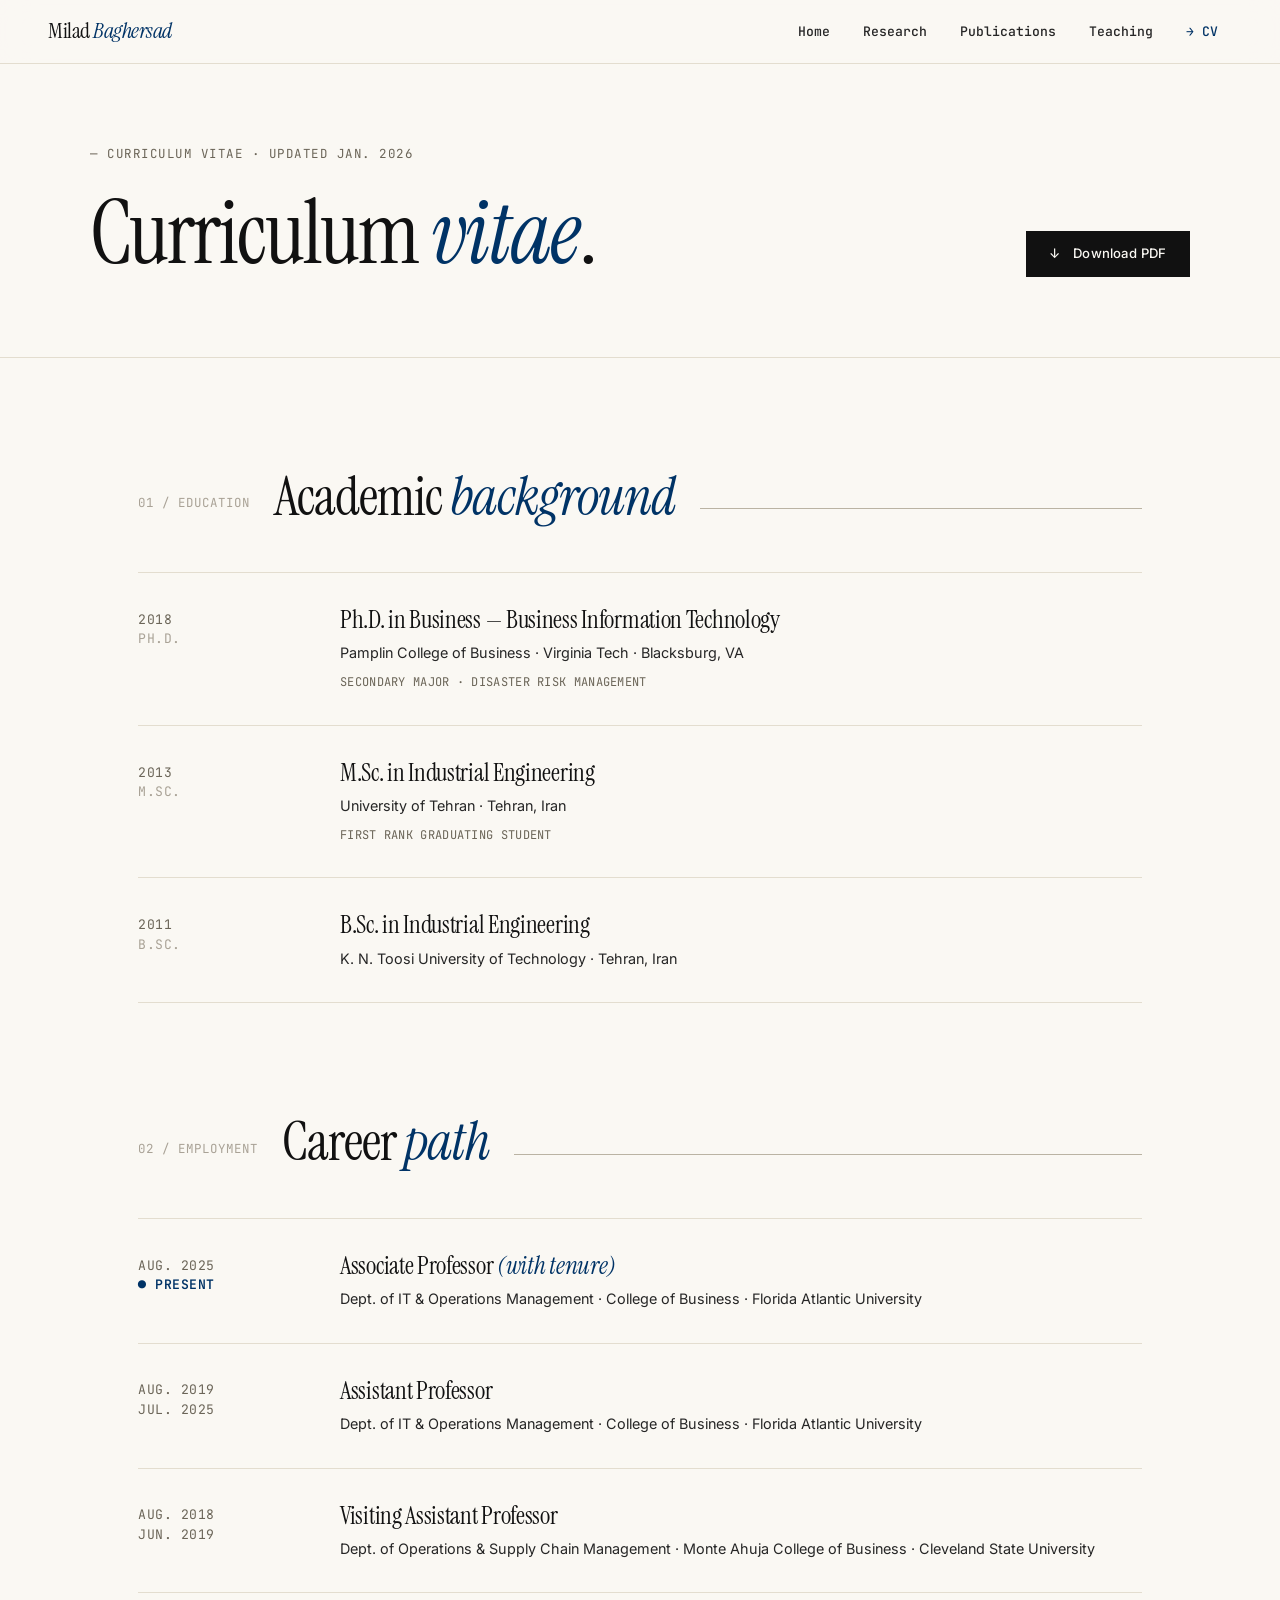
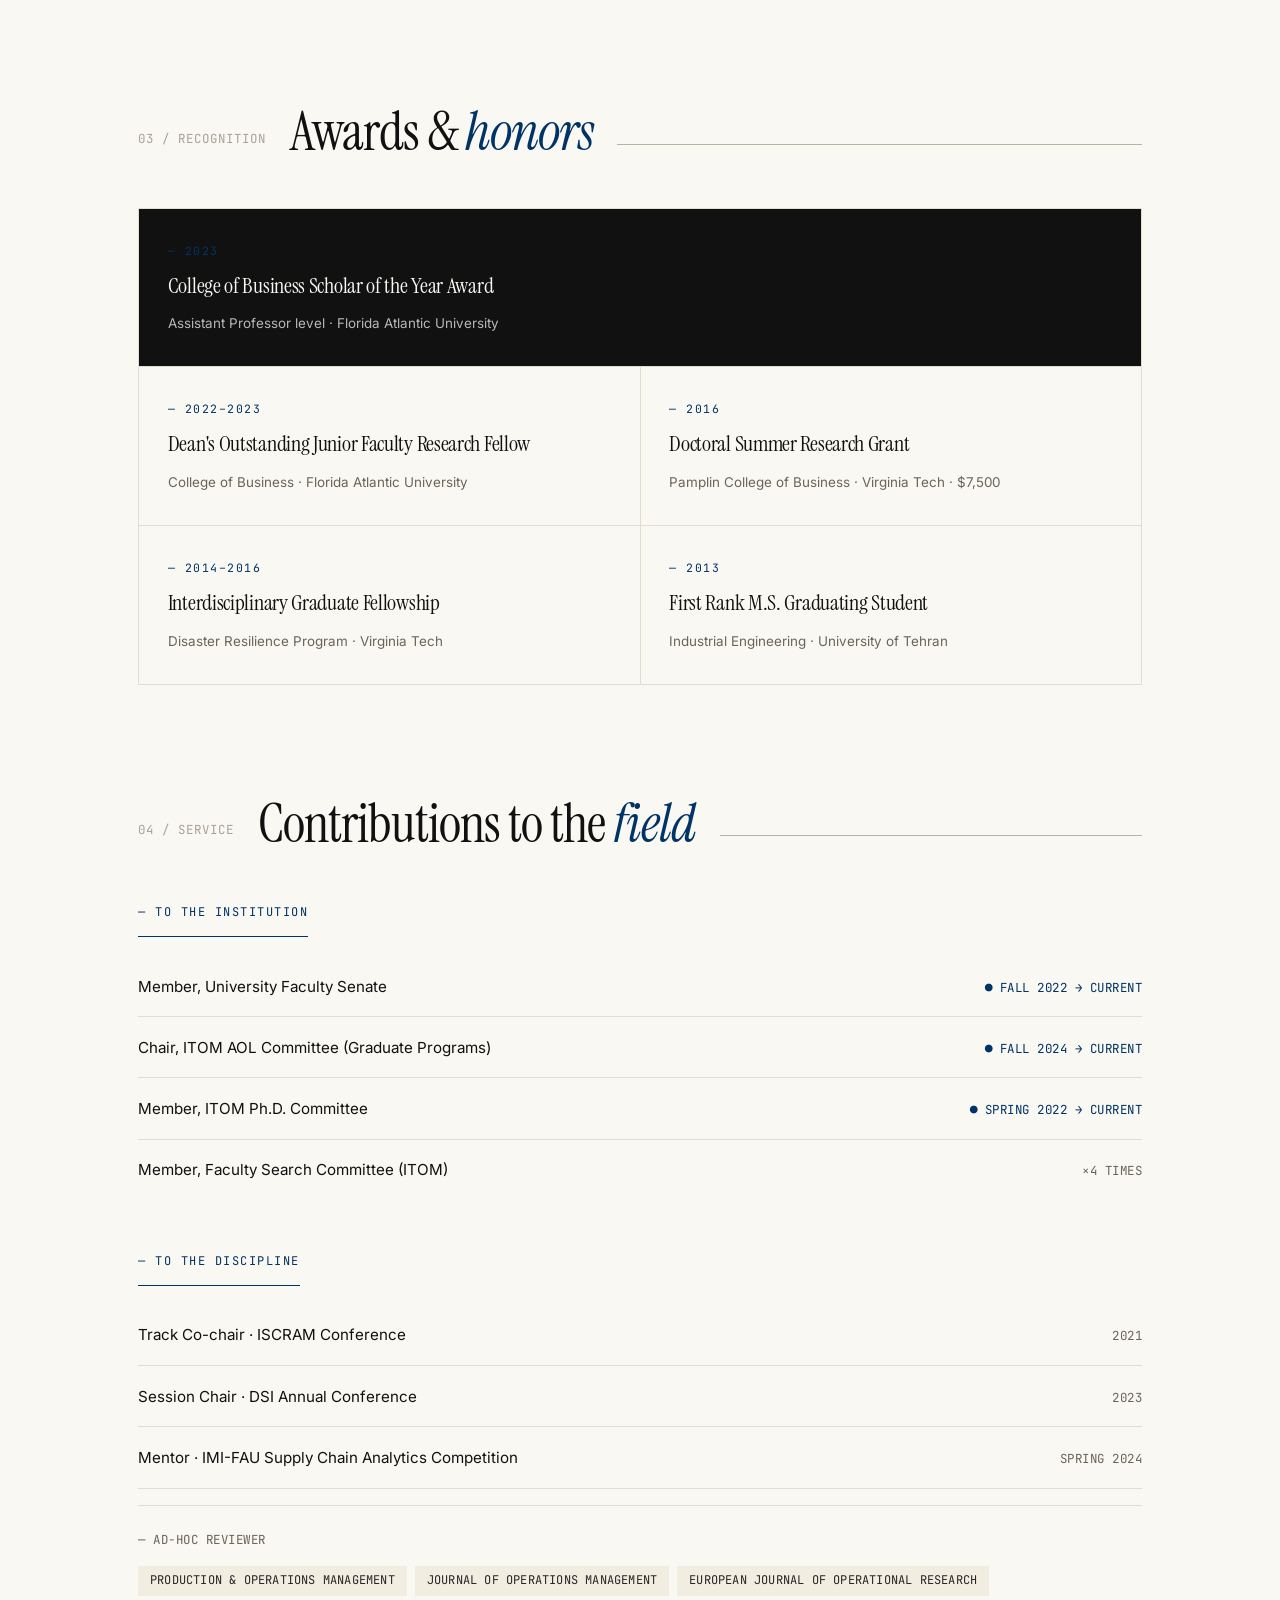
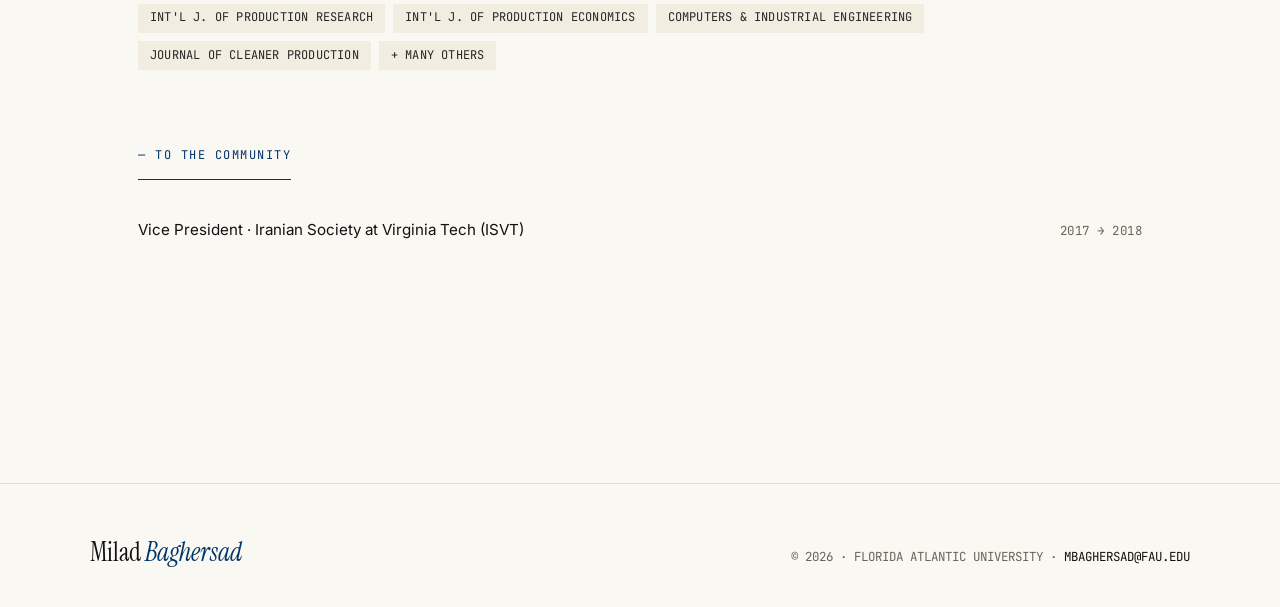
==== cv.html @ ed27de3b "Publish website" ====
<!DOCTYPE html>
<html lang="en">
<head>
  <meta charset="UTF-8" />
  <meta name="viewport" content="width=device-width, initial-scale=1.0" />
  <title>CV | Milad Baghersad</title>
  <meta name="description" content="Curriculum vitae of Milad Baghersad, Associate Professor of Information Technology and Operations Management at Florida Atlantic University." />
  <link rel="canonical" href="https://miladbaghersad.github.io/cv.html" />
  <meta property="og:title" content="CV | Milad Baghersad" />
  <meta property="og:description" content="Academic background, employment, awards, service, and CV of Milad Baghersad." />
  <meta property="og:type" content="website" />
  <meta property="og:url" content="https://miladbaghersad.github.io/cv.html" />
  <link rel="stylesheet" href="style.css" />
  <style>
    .page-hero-inner {
      display: grid; grid-template-columns: 1.3fr 1fr;
      gap: 3rem; align-items: end;
    }
    .ph-right {
      text-align: right;
    }

    /* Timeline */
    .tline { margin-top: 0; }
    .tline-item {
      display: grid; grid-template-columns: 170px 1fr;
      gap: 2rem; padding: 2rem 0;
      border-bottom: 1px solid var(--line);
    }
    .tline-item:first-child { border-top: 1px solid var(--line); }
    .tline-date {
      font-family: 'JetBrains Mono', monospace;
      font-size: .82rem; color: var(--muted); letter-spacing: .5px;
      padding-top: .3rem; line-height: 1.5;
    }
    .tline-date .current {
      color: var(--accent); font-weight: 600;
    }
    .tline-date .current::before { content: '● '; }
    .tline h3 {
      font-family: 'Instrument Serif', serif;
      font-size: 1.55rem; font-weight: 400; line-height: 1.2;
      letter-spacing: -.3px; color: var(--ink);
    }
    .tline-sub {
      font-size: .9rem; color: var(--ink-soft);
      margin-top: .4rem;
    }
    .tline-note {
      font-family: 'JetBrains Mono', monospace;
      font-size: .75rem; color: var(--muted);
      margin-top: .5rem; letter-spacing: .3px;
    }

    /* Awards */
    .awards-grid {
      display: grid; grid-template-columns: repeat(2, 1fr);
      gap: 1px; background: var(--line); border: 1px solid var(--line);
    }
    .award {
      background: var(--bg); padding: 2rem 1.8rem;
      display: flex; flex-direction: column; gap: .5rem;
    }
    .award-year {
      font-family: 'JetBrains Mono', monospace;
      font-size: .72rem; color: var(--accent);
      letter-spacing: 1.5px; margin-bottom: .3rem;
    }
    .award h3 {
      font-family: 'Instrument Serif', serif;
      font-size: 1.4rem; font-weight: 400; line-height: 1.2;
      letter-spacing: -.3px;
    }
    .award p { font-size: .84rem; color: var(--muted); margin-top: .3rem; }
    .award-featured { grid-column: 1 / -1; background: var(--ink); color: var(--bg); }
    .award-featured .award-year { color: var(--accent); }
    .award-featured h3 { color: var(--bg); }
    .award-featured p { color: rgba(255,255,255,.7); }

    /* Service sections */
    .srv-block { margin-bottom: 3rem; }
    .srv-label {
      font-family: 'JetBrains Mono', monospace;
      font-size: .75rem; color: var(--accent);
      letter-spacing: 1.5px; padding-bottom: .8rem;
      border-bottom: 1px solid var(--accent);
      margin-bottom: 1.2rem; display: inline-block;
    }
    .srv-item {
      display: grid; grid-template-columns: 1fr auto;
      gap: 2rem; padding: 1.1rem 0;
      border-bottom: 1px solid var(--line); align-items: baseline;
    }
    .srv-item:last-child { border-bottom: none; }
    .srv-role { font-size: .95rem; color: var(--ink); }
    .srv-date {
      font-family: 'JetBrains Mono', monospace;
      font-size: .78rem; color: var(--muted); letter-spacing: .5px; white-space: nowrap;
    }
    .srv-date .current { color: var(--accent); }

    /* Reviewer tags */
    .reviewer-block {
      padding: 1.5rem 0; border-top: 1px solid var(--line);
      margin-top: 1rem;
    }
    .reviewer-label {
      font-family: 'JetBrains Mono', monospace;
      font-size: .78rem; color: var(--muted);
      letter-spacing: .5px; margin-bottom: 1rem;
    }
    .reviewer-tags { display: flex; flex-wrap: wrap; gap: .5rem; }
    .reviewer-tag {
      font-family: 'JetBrains Mono', monospace;
      font-size: .75rem; color: var(--ink-soft);
      background: var(--bg-alt); padding: .3rem .75rem;
      letter-spacing: .2px;
    }

    @media (max-width: 780px) {
      .page-hero-inner { grid-template-columns: 1fr; gap: 1.5rem; }
      .ph-right { text-align: left; }
      .tline-item { grid-template-columns: 1fr; gap: .5rem; }
      .awards-grid { grid-template-columns: 1fr; }
      .srv-item { grid-template-columns: 1fr; gap: .3rem; }
    }
  </style>
</head>
<body>

<nav>
  <a class="nav-brand" href="index.html">Milad <i>Baghersad</i></a>
  <input class="nav-toggle" type="checkbox" id="nav-toggle-cv" aria-label="Toggle navigation" />
  <label class="nav-menu-toggle" for="nav-toggle-cv" aria-hidden="true">
    <span></span><span></span><span></span>
  </label>
  <div class="nav-links">
    <a href="index.html">Home</a>
    <a href="research.html">Research</a>
    <a href="publications.html">Publications</a>
    <a href="teaching.html">Teaching</a>
    <a href="cv.html" class="active">CV</a>
  </div>
</nav>

<div class="page-hero">
  <div class="page-hero-inner">
    <div>
      <div class="ph-kicker">— CURRICULUM VITAE · UPDATED JAN. 2026</div>
      <h1>Curriculum <i>vitae</i>.</h1>
    </div>
    <div class="ph-right">
      <a href="CV_of_Milad_Baghersad_2026.pdf" target="_blank" class="btn btn-primary">↓ &nbsp; Download PDF</a>
    </div>
  </div>
</div>

<div class="page">

  <!-- EDUCATION -->
  <section id="education">
    <div class="sec-marker">
      <span class="sec-num">01 / EDUCATION</span>
      <div class="sec-title"><h2>Academic <i>background</i></h2></div>
      <div class="sec-line"></div>
    </div>

    <div class="tline">
      <div class="tline-item">
        <div class="tline-date">2018<br/><span style="color:var(--faint);">PH.D.</span></div>
        <div>
          <h3>Ph.D. in Business — Business Information Technology</h3>
          <div class="tline-sub">Pamplin College of Business · Virginia Tech · Blacksburg, VA</div>
          <div class="tline-note">SECONDARY MAJOR · DISASTER RISK MANAGEMENT</div>
        </div>
      </div>
      <div class="tline-item">
        <div class="tline-date">2013<br/><span style="color:var(--faint);">M.SC.</span></div>
        <div>
          <h3>M.Sc. in Industrial Engineering</h3>
          <div class="tline-sub">University of Tehran · Tehran, Iran</div>
          <div class="tline-note">FIRST RANK GRADUATING STUDENT</div>
        </div>
      </div>
      <div class="tline-item">
        <div class="tline-date">2011<br/><span style="color:var(--faint);">B.SC.</span></div>
        <div>
          <h3>B.Sc. in Industrial Engineering</h3>
          <div class="tline-sub">K. N. Toosi University of Technology · Tehran, Iran</div>
        </div>
      </div>
    </div>
  </section>

  <!-- EMPLOYMENT -->
  <section id="employment">
    <div class="sec-marker">
      <span class="sec-num">02 / EMPLOYMENT</span>
      <div class="sec-title"><h2>Career <i>path</i></h2></div>
      <div class="sec-line"></div>
    </div>

    <div class="tline">
      <div class="tline-item">
        <div class="tline-date">AUG. 2025<br/><span class="current">PRESENT</span></div>
        <div>
          <h3>Associate Professor <span style="font-style:italic; color:var(--accent);">(with tenure)</span></h3>
          <div class="tline-sub">Dept. of IT &amp; Operations Management · College of Business · Florida Atlantic University</div>
        </div>
      </div>
      <div class="tline-item">
        <div class="tline-date">AUG. 2019<br/>JUL. 2025</div>
        <div>
          <h3>Assistant Professor</h3>
          <div class="tline-sub">Dept. of IT &amp; Operations Management · College of Business · Florida Atlantic University</div>
        </div>
      </div>
      <div class="tline-item">
        <div class="tline-date">AUG. 2018<br/>JUN. 2019</div>
        <div>
          <h3>Visiting Assistant Professor</h3>
          <div class="tline-sub">Dept. of Operations &amp; Supply Chain Management · Monte Ahuja College of Business · Cleveland State University</div>
        </div>
      </div>
    </div>
  </section>

  <!-- AWARDS -->
  <section id="awards">
    <div class="sec-marker">
      <span class="sec-num">03 / RECOGNITION</span>
      <div class="sec-title"><h2>Awards &amp; <i>honors</i></h2></div>
      <div class="sec-line"></div>
    </div>

    <div class="awards-grid">
      <div class="award award-featured">
        <div class="award-year">— 2023</div>
        <h3>College of Business Scholar of the Year Award</h3>
        <p>Assistant Professor level · Florida Atlantic University</p>
      </div>
      <div class="award">
        <div class="award-year">— 2022–2023</div>
        <h3>Dean's Outstanding Junior Faculty Research Fellow</h3>
        <p>College of Business · Florida Atlantic University</p>
      </div>
      <div class="award">
        <div class="award-year">— 2016</div>
        <h3>Doctoral Summer Research Grant</h3>
        <p>Pamplin College of Business · Virginia Tech · $7,500</p>
      </div>
      <div class="award">
        <div class="award-year">— 2014–2016</div>
        <h3>Interdisciplinary Graduate Fellowship</h3>
        <p>Disaster Resilience Program · Virginia Tech</p>
      </div>
      <div class="award">
        <div class="award-year">— 2013</div>
        <h3>First Rank M.S. Graduating Student</h3>
        <p>Industrial Engineering · University of Tehran</p>
      </div>
    </div>
  </section>

  <!-- SERVICE -->
  <section id="service">
    <div class="sec-marker">
      <span class="sec-num">04 / SERVICE</span>
      <div class="sec-title"><h2>Contributions to the <i>field</i></h2></div>
      <div class="sec-line"></div>
    </div>

    <div class="srv-block">
      <div class="srv-label">— TO THE INSTITUTION</div>
      <div class="srv-item">
        <div class="srv-role">Member, University Faculty Senate</div>
        <div class="srv-date"><span class="current">● FALL 2022 → CURRENT</span></div>
      </div>
      <div class="srv-item">
        <div class="srv-role">Chair, ITOM AOL Committee (Graduate Programs)</div>
        <div class="srv-date"><span class="current">● FALL 2024 → CURRENT</span></div>
      </div>
      <div class="srv-item">
        <div class="srv-role">Member, ITOM Ph.D. Committee</div>
        <div class="srv-date"><span class="current">● SPRING 2022 → CURRENT</span></div>
      </div>
      <div class="srv-item">
        <div class="srv-role">Member, Faculty Search Committee (ITOM)</div>
        <div class="srv-date">×4 TIMES</div>
      </div>
    </div>

    <div class="srv-block">
      <div class="srv-label">— TO THE DISCIPLINE</div>
      <div class="srv-item">
        <div class="srv-role">Track Co-chair · ISCRAM Conference</div>
        <div class="srv-date">2021</div>
      </div>
      <div class="srv-item">
        <div class="srv-role">Session Chair · DSI Annual Conference</div>
        <div class="srv-date">2023</div>
      </div>
      <div class="srv-item">
        <div class="srv-role">Mentor · IMI-FAU Supply Chain Analytics Competition</div>
        <div class="srv-date">SPRING 2024</div>
      </div>

      <div class="reviewer-block">
        <div class="reviewer-label">— AD-HOC REVIEWER</div>
        <div class="reviewer-tags">
          <span class="reviewer-tag">PRODUCTION &amp; OPERATIONS MANAGEMENT</span>
          <span class="reviewer-tag">JOURNAL OF OPERATIONS MANAGEMENT</span>
          <span class="reviewer-tag">EUROPEAN JOURNAL OF OPERATIONAL RESEARCH</span>
          <span class="reviewer-tag">INT'L J. OF PRODUCTION RESEARCH</span>
          <span class="reviewer-tag">INT'L J. OF PRODUCTION ECONOMICS</span>
          <span class="reviewer-tag">COMPUTERS &amp; INDUSTRIAL ENGINEERING</span>
          <span class="reviewer-tag">JOURNAL OF CLEANER PRODUCTION</span>
          <span class="reviewer-tag">+ MANY OTHERS</span>
        </div>
      </div>
    </div>

    <div class="srv-block">
      <div class="srv-label">— TO THE COMMUNITY</div>
      <div class="srv-item">
        <div class="srv-role">Vice President · Iranian Society at Virginia Tech (ISVT)</div>
        <div class="srv-date">2017 → 2018</div>
      </div>
    </div>
  </section>

</div>

<footer>
  <div class="footer-inner">
    <div class="footer-name">Milad <i>Baghersad</i></div>
    <div class="footer-meta">
      © 2026 · FLORIDA ATLANTIC UNIVERSITY ·
      <a href="mailto:mbaghersad@fau.edu">MBAGHERSAD@FAU.EDU</a>
    </div>
  </div>
</footer>

</body>
</html>
---- style.css ----
@import url('https://fonts.googleapis.com/css2?family=Instrument+Serif:ital@0;1&family=Inter:wght@300;400;500;600;700&family=JetBrains+Mono:wght@400;500&display=swap');

:root {
  --bg:        #faf8f3;
  --bg-alt:    #f2ede1;
  --surface:   #ffffff;
  --ink:       #111111;
  --ink-soft:  #262626;
  --muted:     #6b6558;
  --faint:     #a9a296;
  --line:      #e3ddcf;
  --line-dk:   #bab3a3;
  /*--accent:    #7a1d2e;*/
  --accent:    #003366;
  --accent-soft: #e8c4cc;
  --accent-tint: #faf1f2;
  --green:     #166534;
  --red:       #991b1b;
  --gold:      #a16207;
}

*, *::before, *::after { box-sizing: border-box; margin: 0; padding: 0; }
html { scroll-behavior: smooth; -webkit-font-smoothing: antialiased; }

body {
  font-family: 'Inter', sans-serif;
  background: var(--bg);
  color: var(--ink);
  line-height: 1.65;
  font-size: 15px;
  font-weight: 400;
}

/* ─────── TYPOGRAPHY ─────── */
.serif { font-family: 'Instrument Serif', serif; font-weight: 400; letter-spacing: -.5px; }
.mono  { font-family: 'JetBrains Mono', monospace; }

h1, h2, h3, h4 { letter-spacing: -.3px; line-height: 1.2; }

/* ─────── NAV ─────── */
nav {
  position: sticky; top: 0; z-index: 200;
  background: rgba(250,248,243,.88);
  backdrop-filter: blur(16px);
  border-bottom: 1px solid var(--line);
  display: flex; align-items: center; justify-content: space-between;
  padding: 0 3rem; height: 64px;
}
.nav-toggle { position: absolute; opacity: 0; pointer-events: none; }
.nav-brand {
  font-family: 'Instrument Serif', serif; font-size: 1.4rem;
  color: var(--ink); text-decoration: none;
  letter-spacing: -.5px;
}
.nav-brand i { font-style: italic; color: var(--accent); }
.nav-links { display: flex; gap: .25rem; }
.nav-links a {
  color: var(--ink-soft); text-decoration: none;
  font-size: .82rem; font-weight: 500; padding: .5rem .9rem;
  border-radius: 4px; transition: color .15s, background .15s;
  font-family: 'JetBrains Mono', monospace; letter-spacing: 0;
}
.nav-links a:hover { color: var(--accent); }
.nav-links a.active { color: var(--accent); font-weight: 500; }
.nav-links a.active::before { content: '→ '; }

/* ─────── PAGE ─────── */
.nav-menu-toggle {
  display: none;
  width: 40px; height: 40px;
  border: 1px solid var(--line-dk);
  background: transparent;
  align-items: center; justify-content: center;
  flex-direction: column; gap: 5px;
  cursor: pointer;
}
.nav-menu-toggle span {
  display: block; width: 18px; height: 1px;
  background: var(--ink);
  transition: transform .18s, opacity .18s;
}
.nav-toggle:focus-visible + .nav-menu-toggle {
  outline: 2px solid var(--accent);
  outline-offset: 3px;
}

.page { max-width: 1100px; margin: 0 auto; padding: 0 3rem 7rem; }

.page-hero { padding: 5rem 3rem 5rem; border-bottom: 1px solid var(--line); }
.page-hero-inner { max-width: 1100px; margin: 0 auto; }
.ph-kicker {
  font-family: 'JetBrains Mono', monospace;
  font-size: .78rem; color: var(--muted); letter-spacing: 1.5px;
  margin-bottom: 1.5rem;
}
.page-hero h1 {
  font-family: 'Instrument Serif', serif;
  font-size: clamp(3rem, 7vw, 5.5rem); font-weight: 400;
  line-height: 1; letter-spacing: -2px;
}
.page-hero h1 i { color: var(--accent); }
.page-hero p {
  margin-top: 1.5rem; font-size: 1.15rem;
  color: var(--ink-soft); max-width: 680px; line-height: 1.6;
}

/* ─────── SECTION ─────── */
section { padding-top: 7rem; scroll-margin-top: 80px; }

.sec-marker {
  display: flex; align-items: center; gap: 1.5rem;
  margin-bottom: 3rem;
}
.sec-num {
  font-family: 'JetBrains Mono', monospace;
  font-size: .78rem; color: var(--faint); letter-spacing: 1px;
  padding-top: .8rem;
}
.sec-title h2 {
  font-family: 'Instrument Serif', serif;
  font-size: clamp(2.4rem, 4.5vw, 3.4rem);
  font-weight: 400; line-height: 1; letter-spacing: -1px;
}
.sec-title h2 i { color: var(--accent); font-weight: 400; }
.sec-sub {
  font-size: .95rem; color: var(--muted);
  margin-top: .7rem; max-width: 560px;
  line-height: 1.7;
}

.sec-line {
  flex: 1; height: 1px; background: var(--line-dk); margin-top: 1.5rem;
}

/* ─────── BUTTONS ─────── */
.btn {
  display: inline-flex; align-items: center; gap: .5rem;
  font-family: 'Inter', sans-serif;
  font-size: .82rem; font-weight: 500;
  padding: .7rem 1.4rem; border-radius: 0;
  text-decoration: none; cursor: pointer; border: none;
  transition: all .2s; letter-spacing: .2px;
}
.btn-primary {
  background: var(--ink); color: var(--bg);
  border: 1px solid var(--ink);
}
.btn-primary:hover { background: var(--accent); border-color: var(--accent); }
.btn-outline {
  background: transparent; color: var(--ink);
  border: 1px solid var(--line-dk);
}
.btn-outline:hover { border-color: var(--ink); background: var(--ink); color: var(--bg); }
.btn-accent {
  background: var(--accent); color: #fff; border: 1px solid var(--accent);
}
.btn-accent:hover { background: #9a3412; border-color: #9a3412; }

/* ─────── TAGS / PILLS ─────── */
.pill-group { display: flex; flex-wrap: wrap; gap: .5rem; }
.pill {
  background: transparent; border: 1px solid var(--line-dk);
  color: var(--ink-soft); border-radius: 100px;
  padding: .35rem 1rem; font-size: .8rem;
  font-family: 'JetBrains Mono', monospace;
  transition: all .2s;
}
.pill:hover { background: var(--ink); color: var(--bg); border-color: var(--ink); }

/* ─────── BADGES (publications) ─────── */
.badge {
  display: inline-flex; align-items: center;
  font-family: 'JetBrains Mono', monospace;
  font-size: .7rem; font-weight: 500; letter-spacing: .5px;
  padding: .15rem .5rem; border: 1px solid;
}
.badge-ft50 { color: var(--red); border-color: var(--red); background: transparent; }
.badge-ajg  { color: var(--accent); border-color: var(--accent); background: transparent; }
.badge-ajg3 { color: var(--gold); border-color: var(--gold); background: transparent; }
.badge-gray { color: var(--muted); border-color: var(--line-dk); background: transparent; }
.badge-status {
  color: var(--green); border-color: var(--green); background: transparent;
}

/* ─────── DOI ─────── */
.doi {
  font-family: 'JetBrains Mono', monospace;
  color: var(--accent); font-size: .75rem; text-decoration: none;
  letter-spacing: 0;
}
.doi:hover { color: var(--ink); text-decoration: underline; }

/* ─────── DIVIDER ─────── */
.divider { border: none; border-top: 1px solid var(--line); margin: 0; }

/* ─────── FOOTER ─────── */
footer {
  border-top: 1px solid var(--line);
  padding: 3rem 2rem 2rem;
  margin-top: 4rem;
  background: var(--bg);
}
.footer-inner {
  max-width: 1100px; margin: 0 auto;
  display: flex; justify-content: space-between; align-items: baseline;
  flex-wrap: wrap; gap: 1rem;
}
.footer-name {
  font-family: 'Instrument Serif', serif; font-size: 1.6rem; color: var(--ink);
}
.footer-name i { color: var(--accent); }
.footer-meta {
  font-family: 'JetBrains Mono', monospace;
  font-size: .78rem; color: var(--muted);
}
.footer-meta a { color: var(--ink); text-decoration: none; }
.footer-meta a:hover { color: var(--accent); }

/* ─────── RESPONSIVE ─────── */
@media (max-width: 760px) {
  nav { padding: 0 1.2rem; }
  .nav-brand { font-size: 1.15rem; }
  .nav-menu-toggle { display: inline-flex; }
  .nav-links {
    display: none;
    position: absolute;
    top: 64px; left: 1.2rem; right: 1.2rem;
    flex-direction: column; gap: .15rem;
    padding: .7rem;
    background: rgba(250,248,243,.98);
    border: 1px solid var(--line-dk);
    box-shadow: 0 18px 40px rgba(17,17,17,.08);
  }
  .nav-links a {
    width: 100%;
    padding: .75rem .8rem;
  }
  .nav-toggle:checked ~ .nav-links { display: flex; }
  .nav-toggle:checked + .nav-menu-toggle span:nth-child(1) { transform: translateY(6px) rotate(45deg); }
  .nav-toggle:checked + .nav-menu-toggle span:nth-child(2) { opacity: 0; }
  .nav-toggle:checked + .nav-menu-toggle span:nth-child(3) { transform: translateY(-6px) rotate(-45deg); }
  .page { padding: 0 1.2rem 5rem; }
  .page-hero { padding: 3rem 1.2rem; }
  section { padding-top: 5rem; }
  .sec-marker { gap: 1rem; margin-bottom: 2rem; }
}
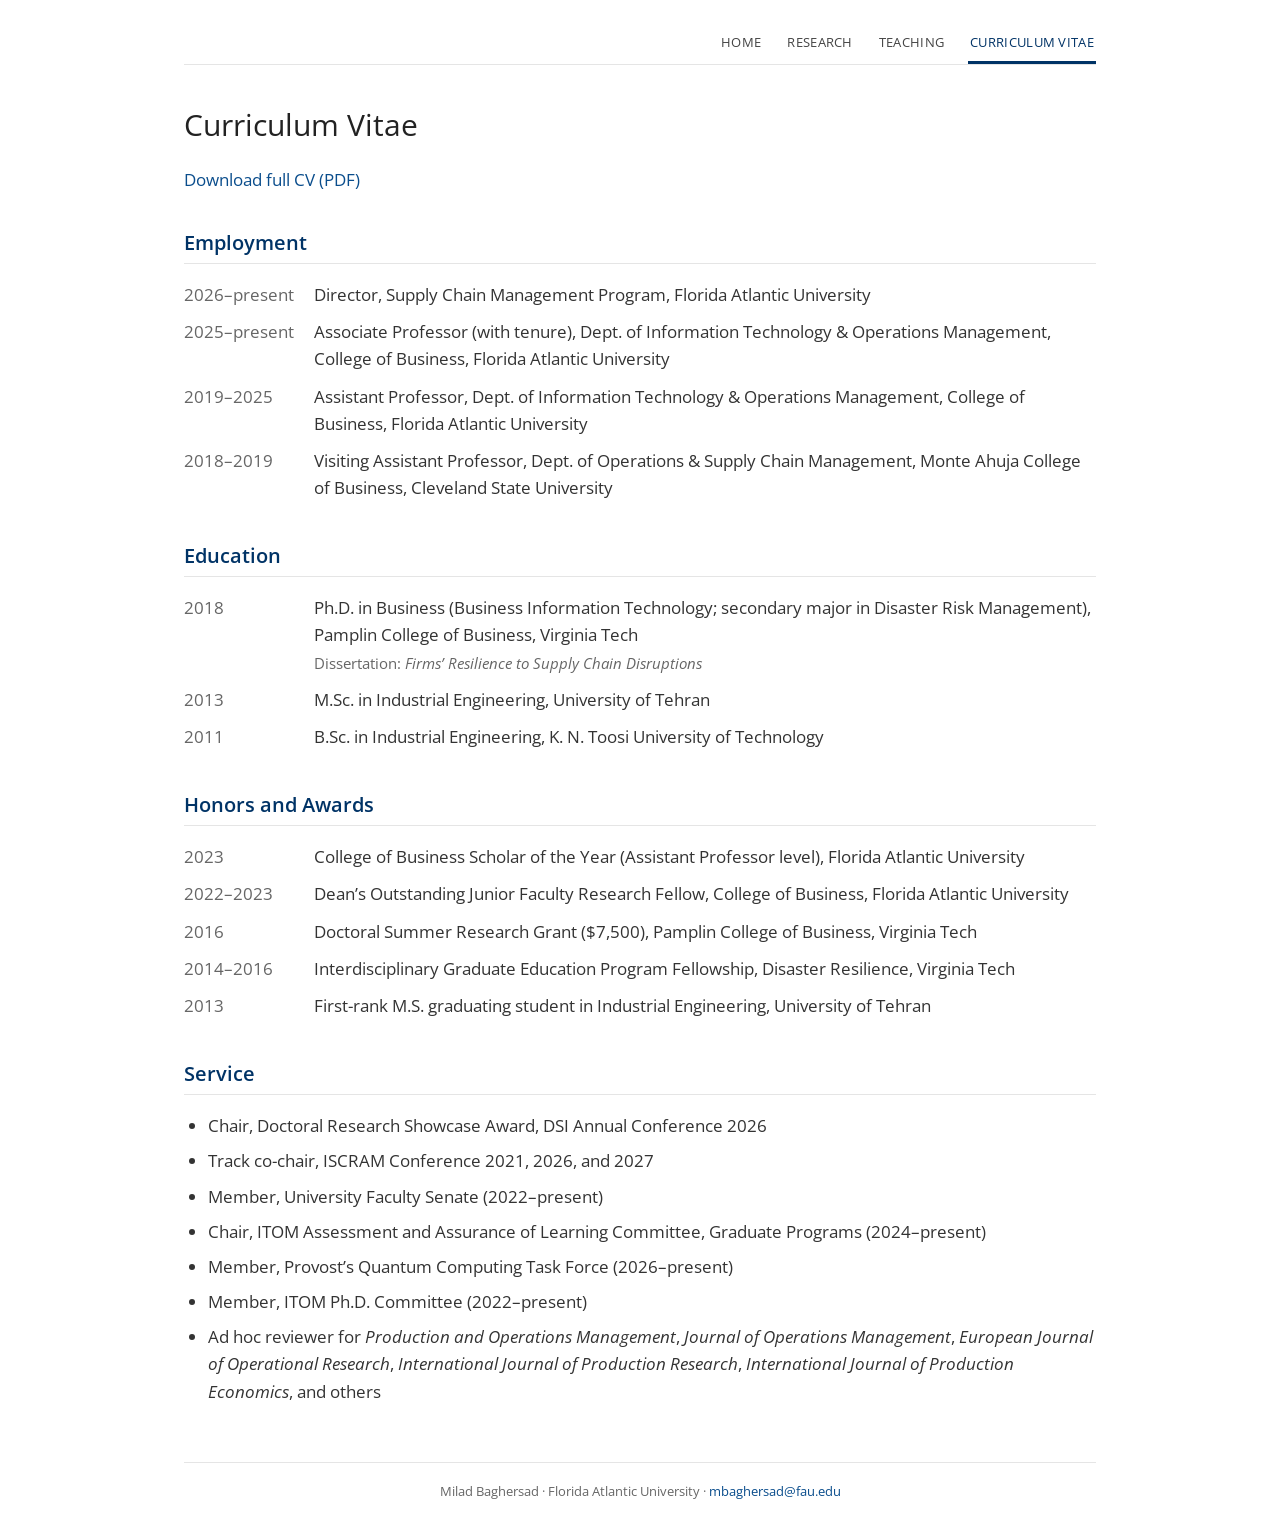
==== commit e51ba403: "Add files via upload" ====
--- a/cv.html
+++ b/cv.html
@@ -3,343 +3,67 @@
 <head>
   <meta charset="UTF-8" />
   <meta name="viewport" content="width=device-width, initial-scale=1.0" />
-  <title>CV | Milad Baghersad</title>
-  <meta name="description" content="Curriculum vitae of Milad Baghersad, Associate Professor of Information Technology and Operations Management at Florida Atlantic University." />
+  <title>Curriculum Vitae | Milad Baghersad</title>
+  <meta name="description" content="Curriculum vitae of Milad Baghersad, Associate Professor at Florida Atlantic University." />
   <link rel="canonical" href="https://miladbaghersad.github.io/cv.html" />
-  <meta property="og:title" content="CV | Milad Baghersad" />
-  <meta property="og:description" content="Academic background, employment, awards, service, and CV of Milad Baghersad." />
-  <meta property="og:type" content="website" />
+  <meta property="og:title" content="Curriculum Vitae | Milad Baghersad" />
+  <meta property="og:description" content="Curriculum vitae of Milad Baghersad, Associate Professor at Florida Atlantic University." />
+  <meta property="og:type" content="profile" />
   <meta property="og:url" content="https://miladbaghersad.github.io/cv.html" />
+  <meta property="og:image" content="https://miladbaghersad.github.io/milad-baghersad.jpg" />
+  <link rel="preconnect" href="https://fonts.googleapis.com" />
+  <link rel="preconnect" href="https://fonts.gstatic.com" crossorigin />
+  <link href="https://fonts.googleapis.com/css2?family=Open+Sans:ital,wght@0,400;0,600;1,400&display=swap" rel="stylesheet" />
   <link rel="stylesheet" href="style.css" />
-  <style>
-    .page-hero-inner {
-      display: grid; grid-template-columns: 1.3fr 1fr;
-      gap: 3rem; align-items: end;
-    }
-    .ph-right {
-      text-align: right;
-    }
-
-    /* Timeline */
-    .tline { margin-top: 0; }
-    .tline-item {
-      display: grid; grid-template-columns: 170px 1fr;
-      gap: 2rem; padding: 2rem 0;
-      border-bottom: 1px solid var(--line);
-    }
-    .tline-item:first-child { border-top: 1px solid var(--line); }
-    .tline-date {
-      font-family: 'JetBrains Mono', monospace;
-      font-size: .82rem; color: var(--muted); letter-spacing: .5px;
-      padding-top: .3rem; line-height: 1.5;
-    }
-    .tline-date .current {
-      color: var(--accent); font-weight: 600;
-    }
-    .tline-date .current::before { content: '● '; }
-    .tline h3 {
-      font-family: 'Instrument Serif', serif;
-      font-size: 1.55rem; font-weight: 400; line-height: 1.2;
-      letter-spacing: -.3px; color: var(--ink);
-    }
-    .tline-sub {
-      font-size: .9rem; color: var(--ink-soft);
-      margin-top: .4rem;
-    }
-    .tline-note {
-      font-family: 'JetBrains Mono', monospace;
-      font-size: .75rem; color: var(--muted);
-      margin-top: .5rem; letter-spacing: .3px;
-    }
-
-    /* Awards */
-    .awards-grid {
-      display: grid; grid-template-columns: repeat(2, 1fr);
-      gap: 1px; background: var(--line); border: 1px solid var(--line);
-    }
-    .award {
-      background: var(--bg); padding: 2rem 1.8rem;
-      display: flex; flex-direction: column; gap: .5rem;
-    }
-    .award-year {
-      font-family: 'JetBrains Mono', monospace;
-      font-size: .72rem; color: var(--accent);
-      letter-spacing: 1.5px; margin-bottom: .3rem;
-    }
-    .award h3 {
-      font-family: 'Instrument Serif', serif;
-      font-size: 1.4rem; font-weight: 400; line-height: 1.2;
-      letter-spacing: -.3px;
-    }
-    .award p { font-size: .84rem; color: var(--muted); margin-top: .3rem; }
-    .award-featured { grid-column: 1 / -1; background: var(--ink); color: var(--bg); }
-    .award-featured .award-year { color: var(--accent); }
-    .award-featured h3 { color: var(--bg); }
-    .award-featured p { color: rgba(255,255,255,.7); }
-
-    /* Service sections */
-    .srv-block { margin-bottom: 3rem; }
-    .srv-label {
-      font-family: 'JetBrains Mono', monospace;
-      font-size: .75rem; color: var(--accent);
-      letter-spacing: 1.5px; padding-bottom: .8rem;
-      border-bottom: 1px solid var(--accent);
-      margin-bottom: 1.2rem; display: inline-block;
-    }
-    .srv-item {
-      display: grid; grid-template-columns: 1fr auto;
-      gap: 2rem; padding: 1.1rem 0;
-      border-bottom: 1px solid var(--line); align-items: baseline;
-    }
-    .srv-item:last-child { border-bottom: none; }
-    .srv-role { font-size: .95rem; color: var(--ink); }
-    .srv-date {
-      font-family: 'JetBrains Mono', monospace;
-      font-size: .78rem; color: var(--muted); letter-spacing: .5px; white-space: nowrap;
-    }
-    .srv-date .current { color: var(--accent); }
-
-    /* Reviewer tags */
-    .reviewer-block {
-      padding: 1.5rem 0; border-top: 1px solid var(--line);
-      margin-top: 1rem;
-    }
-    .reviewer-label {
-      font-family: 'JetBrains Mono', monospace;
-      font-size: .78rem; color: var(--muted);
-      letter-spacing: .5px; margin-bottom: 1rem;
-    }
-    .reviewer-tags { display: flex; flex-wrap: wrap; gap: .5rem; }
-    .reviewer-tag {
-      font-family: 'JetBrains Mono', monospace;
-      font-size: .75rem; color: var(--ink-soft);
-      background: var(--bg-alt); padding: .3rem .75rem;
-      letter-spacing: .2px;
-    }
-
-    @media (max-width: 780px) {
-      .page-hero-inner { grid-template-columns: 1fr; gap: 1.5rem; }
-      .ph-right { text-align: left; }
-      .tline-item { grid-template-columns: 1fr; gap: .5rem; }
-      .awards-grid { grid-template-columns: 1fr; }
-      .srv-item { grid-template-columns: 1fr; gap: .3rem; }
-    }
-  </style>
 </head>
 <body>
+  <div class="wrap">
+    <nav class="nav">
+      <a href="index.html">Home</a>
+      <a href="research.html">Research</a>
+      <a href="teaching.html">Teaching</a>
+      <a href="cv.html" class="active" aria-current="page">Curriculum Vitae</a>
+    </nav>
+    <main>
+      <h1>Curriculum Vitae</h1>
+      <p><a href="CV_of_Milad_Baghersad_2026.pdf">Download full CV (PDF)</a></p>
 
-<nav>
-  <a class="nav-brand" href="index.html">Milad <i>Baghersad</i></a>
-  <input class="nav-toggle" type="checkbox" id="nav-toggle-cv" aria-label="Toggle navigation" />
-  <label class="nav-menu-toggle" for="nav-toggle-cv" aria-hidden="true">
-    <span></span><span></span><span></span>
-  </label>
-  <div class="nav-links">
-    <a href="index.html">Home</a>
-    <a href="research.html">Research</a>
-    <a href="publications.html">Publications</a>
-    <a href="teaching.html">Teaching</a>
-    <a href="cv.html" class="active">CV</a>
+      <h2>Employment</h2>
+      <table class="cv">
+        <tr><td>2026&ndash;present</td><td>Director, Supply Chain Management Program, Florida Atlantic University</td></tr>
+        <tr><td>2025&ndash;present</td><td>Associate Professor (with tenure), Dept. of Information Technology &amp; Operations Management, College of Business, Florida Atlantic University</td></tr>
+        <tr><td>2019&ndash;2025</td><td>Assistant Professor, Dept. of Information Technology &amp; Operations Management, College of Business, Florida Atlantic University</td></tr>
+        <tr><td>2018&ndash;2019</td><td>Visiting Assistant Professor, Dept. of Operations &amp; Supply Chain Management, Monte Ahuja College of Business, Cleveland State University</td></tr>
+      </table>
+
+      <h2>Education</h2>
+      <table class="cv">
+        <tr><td>2018</td><td>Ph.D. in Business (Business Information Technology; secondary major in Disaster Risk Management), Pamplin College of Business, Virginia Tech<br /><span class="muted">Dissertation: <em>Firms&rsquo; Resilience to Supply Chain Disruptions</em></span></td></tr>
+        <tr><td>2013</td><td>M.Sc. in Industrial Engineering, University of Tehran</td></tr>
+        <tr><td>2011</td><td>B.Sc. in Industrial Engineering, K. N. Toosi University of Technology</td></tr>
+      </table>
+
+      <h2>Honors and Awards</h2>
+      <table class="cv">
+        <tr><td>2023</td><td>College of Business Scholar of the Year (Assistant Professor level), Florida Atlantic University</td></tr>
+        <tr><td>2022&ndash;2023</td><td>Dean&rsquo;s Outstanding Junior Faculty Research Fellow, College of Business, Florida Atlantic University</td></tr>
+        <tr><td>2016</td><td>Doctoral Summer Research Grant ($7,500), Pamplin College of Business, Virginia Tech</td></tr>
+        <tr><td>2014&ndash;2016</td><td>Interdisciplinary Graduate Education Program Fellowship, Disaster Resilience, Virginia Tech</td></tr>
+        <tr><td>2013</td><td>First-rank M.S. graduating student in Industrial Engineering, University of Tehran</td></tr>
+      </table>
+
+      <h2>Service</h2>
+      <ul>
+        <li>Chair, Doctoral Research Showcase Award, DSI Annual Conference 2026</li>
+        <li>Track co-chair, ISCRAM Conference 2021, 2026, and 2027</li>
+        <li>Member, University Faculty Senate (2022&ndash;present)</li>
+        <li>Chair, ITOM Assessment and Assurance of Learning Committee, Graduate Programs (2024&ndash;present)</li>
+        <li>Member, Provost&rsquo;s Quantum Computing Task Force (2026&ndash;present)</li>
+        <li>Member, ITOM Ph.D. Committee (2022&ndash;present)</li>
+        <li>Ad hoc reviewer for <em>Production and Operations Management</em>, <em>Journal of Operations Management</em>, <em>European Journal of Operational Research</em>, <em>International Journal of Production Research</em>, <em>International Journal of Production Economics</em>, and others</li>
+      </ul>
+    </main>
+    <footer>Milad Baghersad &middot; Florida Atlantic University &middot; <a href="mailto:mbaghersad@fau.edu">mbaghersad@fau.edu</a></footer>
   </div>
-</nav>
-
-<div class="page-hero">
-  <div class="page-hero-inner">
-    <div>
-      <div class="ph-kicker">— CURRICULUM VITAE · UPDATED JAN. 2026</div>
-      <h1>Curriculum <i>vitae</i>.</h1>
-    </div>
-    <div class="ph-right">
-      <a href="CV_of_Milad_Baghersad_2026.pdf" target="_blank" class="btn btn-primary">↓ &nbsp; Download PDF</a>
-    </div>
-  </div>
-</div>
-
-<div class="page">
-
-  <!-- EDUCATION -->
-  <section id="education">
-    <div class="sec-marker">
-      <span class="sec-num">01 / EDUCATION</span>
-      <div class="sec-title"><h2>Academic <i>background</i></h2></div>
-      <div class="sec-line"></div>
-    </div>
-
-    <div class="tline">
-      <div class="tline-item">
-        <div class="tline-date">2018<br/><span style="color:var(--faint);">PH.D.</span></div>
-        <div>
-          <h3>Ph.D. in Business — Business Information Technology</h3>
-          <div class="tline-sub">Pamplin College of Business · Virginia Tech · Blacksburg, VA</div>
-          <div class="tline-note">SECONDARY MAJOR · DISASTER RISK MANAGEMENT</div>
-        </div>
-      </div>
-      <div class="tline-item">
-        <div class="tline-date">2013<br/><span style="color:var(--faint);">M.SC.</span></div>
-        <div>
-          <h3>M.Sc. in Industrial Engineering</h3>
-          <div class="tline-sub">University of Tehran · Tehran, Iran</div>
-          <div class="tline-note">FIRST RANK GRADUATING STUDENT</div>
-        </div>
-      </div>
-      <div class="tline-item">
-        <div class="tline-date">2011<br/><span style="color:var(--faint);">B.SC.</span></div>
-        <div>
-          <h3>B.Sc. in Industrial Engineering</h3>
-          <div class="tline-sub">K. N. Toosi University of Technology · Tehran, Iran</div>
-        </div>
-      </div>
-    </div>
-  </section>
-
-  <!-- EMPLOYMENT -->
-  <section id="employment">
-    <div class="sec-marker">
-      <span class="sec-num">02 / EMPLOYMENT</span>
-      <div class="sec-title"><h2>Career <i>path</i></h2></div>
-      <div class="sec-line"></div>
-    </div>
-
-    <div class="tline">
-      <div class="tline-item">
-        <div class="tline-date">AUG. 2025<br/><span class="current">PRESENT</span></div>
-        <div>
-          <h3>Associate Professor <span style="font-style:italic; color:var(--accent);">(with tenure)</span></h3>
-          <div class="tline-sub">Dept. of IT &amp; Operations Management · College of Business · Florida Atlantic University</div>
-        </div>
-      </div>
-      <div class="tline-item">
-        <div class="tline-date">AUG. 2019<br/>JUL. 2025</div>
-        <div>
-          <h3>Assistant Professor</h3>
-          <div class="tline-sub">Dept. of IT &amp; Operations Management · College of Business · Florida Atlantic University</div>
-        </div>
-      </div>
-      <div class="tline-item">
-        <div class="tline-date">AUG. 2018<br/>JUN. 2019</div>
-        <div>
-          <h3>Visiting Assistant Professor</h3>
-          <div class="tline-sub">Dept. of Operations &amp; Supply Chain Management · Monte Ahuja College of Business · Cleveland State University</div>
-        </div>
-      </div>
-    </div>
-  </section>
-
-  <!-- AWARDS -->
-  <section id="awards">
-    <div class="sec-marker">
-      <span class="sec-num">03 / RECOGNITION</span>
-      <div class="sec-title"><h2>Awards &amp; <i>honors</i></h2></div>
-      <div class="sec-line"></div>
-    </div>
-
-    <div class="awards-grid">
-      <div class="award award-featured">
-        <div class="award-year">— 2023</div>
-        <h3>College of Business Scholar of the Year Award</h3>
-        <p>Assistant Professor level · Florida Atlantic University</p>
-      </div>
-      <div class="award">
-        <div class="award-year">— 2022–2023</div>
-        <h3>Dean's Outstanding Junior Faculty Research Fellow</h3>
-        <p>College of Business · Florida Atlantic University</p>
-      </div>
-      <div class="award">
-        <div class="award-year">— 2016</div>
-        <h3>Doctoral Summer Research Grant</h3>
-        <p>Pamplin College of Business · Virginia Tech · $7,500</p>
-      </div>
-      <div class="award">
-        <div class="award-year">— 2014–2016</div>
-        <h3>Interdisciplinary Graduate Fellowship</h3>
-        <p>Disaster Resilience Program · Virginia Tech</p>
-      </div>
-      <div class="award">
-        <div class="award-year">— 2013</div>
-        <h3>First Rank M.S. Graduating Student</h3>
-        <p>Industrial Engineering · University of Tehran</p>
-      </div>
-    </div>
-  </section>
-
-  <!-- SERVICE -->
-  <section id="service">
-    <div class="sec-marker">
-      <span class="sec-num">04 / SERVICE</span>
-      <div class="sec-title"><h2>Contributions to the <i>field</i></h2></div>
-      <div class="sec-line"></div>
-    </div>
-
-    <div class="srv-block">
-      <div class="srv-label">— TO THE INSTITUTION</div>
-      <div class="srv-item">
-        <div class="srv-role">Member, University Faculty Senate</div>
-        <div class="srv-date"><span class="current">● FALL 2022 → CURRENT</span></div>
-      </div>
-      <div class="srv-item">
-        <div class="srv-role">Chair, ITOM AOL Committee (Graduate Programs)</div>
-        <div class="srv-date"><span class="current">● FALL 2024 → CURRENT</span></div>
-      </div>
-      <div class="srv-item">
-        <div class="srv-role">Member, ITOM Ph.D. Committee</div>
-        <div class="srv-date"><span class="current">● SPRING 2022 → CURRENT</span></div>
-      </div>
-      <div class="srv-item">
-        <div class="srv-role">Member, Faculty Search Committee (ITOM)</div>
-        <div class="srv-date">×4 TIMES</div>
-      </div>
-    </div>
-
-    <div class="srv-block">
-      <div class="srv-label">— TO THE DISCIPLINE</div>
-      <div class="srv-item">
-        <div class="srv-role">Track Co-chair · ISCRAM Conference</div>
-        <div class="srv-date">2021</div>
-      </div>
-      <div class="srv-item">
-        <div class="srv-role">Session Chair · DSI Annual Conference</div>
-        <div class="srv-date">2023</div>
-      </div>
-      <div class="srv-item">
-        <div class="srv-role">Mentor · IMI-FAU Supply Chain Analytics Competition</div>
-        <div class="srv-date">SPRING 2024</div>
-      </div>
-
-      <div class="reviewer-block">
-        <div class="reviewer-label">— AD-HOC REVIEWER</div>
-        <div class="reviewer-tags">
-          <span class="reviewer-tag">PRODUCTION &amp; OPERATIONS MANAGEMENT</span>
-          <span class="reviewer-tag">JOURNAL OF OPERATIONS MANAGEMENT</span>
-          <span class="reviewer-tag">EUROPEAN JOURNAL OF OPERATIONAL RESEARCH</span>
-          <span class="reviewer-tag">INT'L J. OF PRODUCTION RESEARCH</span>
-          <span class="reviewer-tag">INT'L J. OF PRODUCTION ECONOMICS</span>
-          <span class="reviewer-tag">COMPUTERS &amp; INDUSTRIAL ENGINEERING</span>
-          <span class="reviewer-tag">JOURNAL OF CLEANER PRODUCTION</span>
-          <span class="reviewer-tag">+ MANY OTHERS</span>
-        </div>
-      </div>
-    </div>
-
-    <div class="srv-block">
-      <div class="srv-label">— TO THE COMMUNITY</div>
-      <div class="srv-item">
-        <div class="srv-role">Vice President · Iranian Society at Virginia Tech (ISVT)</div>
-        <div class="srv-date">2017 → 2018</div>
-      </div>
-    </div>
-  </section>
-
-</div>
-
-<footer>
-  <div class="footer-inner">
-    <div class="footer-name">Milad <i>Baghersad</i></div>
-    <div class="footer-meta">
-      © 2026 · FLORIDA ATLANTIC UNIVERSITY ·
-      <a href="mailto:mbaghersad@fau.edu">MBAGHERSAD@FAU.EDU</a>
-    </div>
-  </div>
-</footer>
-
 </body>
 </html>
--- a/style.css
+++ b/style.css
@@ -1,246 +1,81 @@
-@import url('https://fonts.googleapis.com/css2?family=Instrument+Serif:ital@0;1&family=Inter:wght@300;400;500;600;700&family=JetBrains+Mono:wght@400;500&display=swap');
-
+/* Simple academic style */
 :root {
-  --bg:        #faf8f3;
-  --bg-alt:    #f2ede1;
-  --surface:   #ffffff;
-  --ink:       #111111;
-  --ink-soft:  #262626;
-  --muted:     #6b6558;
-  --faint:     #a9a296;
-  --line:      #e3ddcf;
-  --line-dk:   #bab3a3;
-  /*--accent:    #7a1d2e;*/
-  --accent:    #003366;
-  --accent-soft: #e8c4cc;
-  --accent-tint: #faf1f2;
-  --green:     #166534;
-  --red:       #991b1b;
-  --gold:      #a16207;
+  --text: #333;
+  --muted: #666;
+  --link: #0a4d8c;
+  --accent: #003366;   /* FAU blue */
+  --rule: #e5e5e5;
 }
 
-*, *::before, *::after { box-sizing: border-box; margin: 0; padding: 0; }
-html { scroll-behavior: smooth; -webkit-font-smoothing: antialiased; }
+* { box-sizing: border-box; }
 
 body {
-  font-family: 'Inter', sans-serif;
-  background: var(--bg);
-  color: var(--ink);
-  line-height: 1.65;
-  font-size: 15px;
-  font-weight: 400;
+  margin: 0;
+  background: #fff;
+  color: var(--text);
+  font-family: "Open Sans", "Segoe UI", Arial, sans-serif;
+  font-size: 17px;
+  line-height: 1.6;
 }
 
-/* ─────── TYPOGRAPHY ─────── */
-.serif { font-family: 'Instrument Serif', serif; font-weight: 400; letter-spacing: -.5px; }
-.mono  { font-family: 'JetBrains Mono', monospace; }
+.wrap { max-width: 960px; margin: 0 auto; padding: 0 24px; }
 
-h1, h2, h3, h4 { letter-spacing: -.3px; line-height: 1.2; }
+a { color: var(--link); text-decoration: none; }
+a:hover { text-decoration: underline; }
 
-/* ─────── NAV ─────── */
-nav {
-  position: sticky; top: 0; z-index: 200;
-  background: rgba(250,248,243,.88);
-  backdrop-filter: blur(16px);
-  border-bottom: 1px solid var(--line);
-  display: flex; align-items: center; justify-content: space-between;
-  padding: 0 3rem; height: 64px;
+/* navigation */
+.nav {
+  display: flex; justify-content: flex-end; flex-wrap: wrap; gap: 4px 22px;
+  padding: 26px 0 0; border-bottom: 1px solid var(--rule);
 }
-.nav-toggle { position: absolute; opacity: 0; pointer-events: none; }
-.nav-brand {
-  font-family: 'Instrument Serif', serif; font-size: 1.4rem;
-  color: var(--ink); text-decoration: none;
-  letter-spacing: -.5px;
+.nav a {
+  color: #444; font-size: 13px; text-transform: uppercase; letter-spacing: .3px;
+  padding: 6px 2px 8px; border-bottom: 3px solid transparent;
 }
-.nav-brand i { font-style: italic; color: var(--accent); }
-.nav-links { display: flex; gap: .25rem; }
-.nav-links a {
-  color: var(--ink-soft); text-decoration: none;
-  font-size: .82rem; font-weight: 500; padding: .5rem .9rem;
-  border-radius: 4px; transition: color .15s, background .15s;
-  font-family: 'JetBrains Mono', monospace; letter-spacing: 0;
-}
-.nav-links a:hover { color: var(--accent); }
-.nav-links a.active { color: var(--accent); font-weight: 500; }
-.nav-links a.active::before { content: '→ '; }
+.nav a:hover { color: var(--accent); text-decoration: none; }
+.nav a.active { color: var(--accent); border-bottom-color: var(--accent); }
 
-/* ─────── PAGE ─────── */
-.nav-menu-toggle {
-  display: none;
-  width: 40px; height: 40px;
-  border: 1px solid var(--line-dk);
-  background: transparent;
-  align-items: center; justify-content: center;
-  flex-direction: column; gap: 5px;
-  cursor: pointer;
-}
-.nav-menu-toggle span {
-  display: block; width: 18px; height: 1px;
-  background: var(--ink);
-  transition: transform .18s, opacity .18s;
-}
-.nav-toggle:focus-visible + .nav-menu-toggle {
-  outline: 2px solid var(--accent);
-  outline-offset: 3px;
+main { padding: 36px 0 40px; }
+
+/* home intro */
+.intro { display: flex; align-items: center; gap: 48px; margin-bottom: 28px; }
+.headshot { width: 200px; height: 250px; object-fit: cover; flex-shrink: 0; }
+.intro-text { flex: 1; text-align: center; }
+.intro h1 { font-size: 32px; font-weight: 400; margin: 0 0 14px; color: #222; }
+.role { font-size: 18px; line-height: 1.45; margin: 0 0 14px; color: #333; }
+.links { font-size: 15px; margin: 0; }
+
+/* headings */
+h1 { font-size: 30px; font-weight: 400; color: #222; margin: 0 0 16px; }
+h2 {
+  font-size: 20px; font-weight: 600; color: var(--accent);
+  margin: 34px 0 12px; padding-bottom: 4px; border-bottom: 1px solid var(--rule);
 }
 
-.page { max-width: 1100px; margin: 0 auto; padding: 0 3rem 7rem; }
+/* lists */
+ul, ol { padding-left: 1.4em; }
+li { margin-bottom: 8px; }
+ol.pubs li { margin-bottom: 12px; padding-left: 4px; }
+ul.news { list-style: none; padding-left: 0; }
+ul.news .date { display: inline-block; width: 60px; color: var(--muted); }
 
-.page-hero { padding: 5rem 3rem 5rem; border-bottom: 1px solid var(--line); }
-.page-hero-inner { max-width: 1100px; margin: 0 auto; }
-.ph-kicker {
-  font-family: 'JetBrains Mono', monospace;
-  font-size: .78rem; color: var(--muted); letter-spacing: 1.5px;
-  margin-bottom: 1.5rem;
-}
-.page-hero h1 {
-  font-family: 'Instrument Serif', serif;
-  font-size: clamp(3rem, 7vw, 5.5rem); font-weight: 400;
-  line-height: 1; letter-spacing: -2px;
-}
-.page-hero h1 i { color: var(--accent); }
-.page-hero p {
-  margin-top: 1.5rem; font-size: 1.15rem;
-  color: var(--ink-soft); max-width: 680px; line-height: 1.6;
+/* CV tables */
+table.cv { border-collapse: collapse; width: 100%; }
+table.cv td { vertical-align: top; padding: 5px 0; }
+table.cv td:first-child { width: 130px; color: var(--muted); white-space: nowrap; padding-right: 16px; }
+.muted { color: var(--muted); font-size: 15px; }
+
+.contact { color: var(--muted); font-size: 15px; margin-top: 28px; }
+
+footer {
+  border-top: 1px solid var(--rule); padding: 18px 0 30px;
+  font-size: 13px; color: var(--muted); text-align: center;
 }
 
-/* ─────── SECTION ─────── */
-section { padding-top: 7rem; scroll-margin-top: 80px; }
-
-.sec-marker {
-  display: flex; align-items: center; gap: 1.5rem;
-  margin-bottom: 3rem;
+@media (max-width: 700px) {
+  body { font-size: 16px; }
+  .nav { justify-content: center; gap: 4px 16px; }
+  .intro { flex-direction: column; gap: 20px; }
+  .headshot { width: 170px; height: 212px; }
+  table.cv td:first-child { width: 95px; white-space: normal; }
 }
-.sec-num {
-  font-family: 'JetBrains Mono', monospace;
-  font-size: .78rem; color: var(--faint); letter-spacing: 1px;
-  padding-top: .8rem;
-}
-.sec-title h2 {
-  font-family: 'Instrument Serif', serif;
-  font-size: clamp(2.4rem, 4.5vw, 3.4rem);
-  font-weight: 400; line-height: 1; letter-spacing: -1px;
-}
-.sec-title h2 i { color: var(--accent); font-weight: 400; }
-.sec-sub {
-  font-size: .95rem; color: var(--muted);
-  margin-top: .7rem; max-width: 560px;
-  line-height: 1.7;
-}
-
-.sec-line {
-  flex: 1; height: 1px; background: var(--line-dk); margin-top: 1.5rem;
-}
-
-/* ─────── BUTTONS ─────── */
-.btn {
-  display: inline-flex; align-items: center; gap: .5rem;
-  font-family: 'Inter', sans-serif;
-  font-size: .82rem; font-weight: 500;
-  padding: .7rem 1.4rem; border-radius: 0;
-  text-decoration: none; cursor: pointer; border: none;
-  transition: all .2s; letter-spacing: .2px;
-}
-.btn-primary {
-  background: var(--ink); color: var(--bg);
-  border: 1px solid var(--ink);
-}
-.btn-primary:hover { background: var(--accent); border-color: var(--accent); }
-.btn-outline {
-  background: transparent; color: var(--ink);
-  border: 1px solid var(--line-dk);
-}
-.btn-outline:hover { border-color: var(--ink); background: var(--ink); color: var(--bg); }
-.btn-accent {
-  background: var(--accent); color: #fff; border: 1px solid var(--accent);
-}
-.btn-accent:hover { background: #9a3412; border-color: #9a3412; }
-
-/* ─────── TAGS / PILLS ─────── */
-.pill-group { display: flex; flex-wrap: wrap; gap: .5rem; }
-.pill {
-  background: transparent; border: 1px solid var(--line-dk);
-  color: var(--ink-soft); border-radius: 100px;
-  padding: .35rem 1rem; font-size: .8rem;
-  font-family: 'JetBrains Mono', monospace;
-  transition: all .2s;
-}
-.pill:hover { background: var(--ink); color: var(--bg); border-color: var(--ink); }
-
-/* ─────── BADGES (publications) ─────── */
-.badge {
-  display: inline-flex; align-items: center;
-  font-family: 'JetBrains Mono', monospace;
-  font-size: .7rem; font-weight: 500; letter-spacing: .5px;
-  padding: .15rem .5rem; border: 1px solid;
-}
-.badge-ft50 { color: var(--red); border-color: var(--red); background: transparent; }
-.badge-ajg  { color: var(--accent); border-color: var(--accent); background: transparent; }
-.badge-ajg3 { color: var(--gold); border-color: var(--gold); background: transparent; }
-.badge-gray { color: var(--muted); border-color: var(--line-dk); background: transparent; }
-.badge-status {
-  color: var(--green); border-color: var(--green); background: transparent;
-}
-
-/* ─────── DOI ─────── */
-.doi {
-  font-family: 'JetBrains Mono', monospace;
-  color: var(--accent); font-size: .75rem; text-decoration: none;
-  letter-spacing: 0;
-}
-.doi:hover { color: var(--ink); text-decoration: underline; }
-
-/* ─────── DIVIDER ─────── */
-.divider { border: none; border-top: 1px solid var(--line); margin: 0; }
-
-/* ─────── FOOTER ─────── */
-footer {
-  border-top: 1px solid var(--line);
-  padding: 3rem 2rem 2rem;
-  margin-top: 4rem;
-  background: var(--bg);
-}
-.footer-inner {
-  max-width: 1100px; margin: 0 auto;
-  display: flex; justify-content: space-between; align-items: baseline;
-  flex-wrap: wrap; gap: 1rem;
-}
-.footer-name {
-  font-family: 'Instrument Serif', serif; font-size: 1.6rem; color: var(--ink);
-}
-.footer-name i { color: var(--accent); }
-.footer-meta {
-  font-family: 'JetBrains Mono', monospace;
-  font-size: .78rem; color: var(--muted);
-}
-.footer-meta a { color: var(--ink); text-decoration: none; }
-.footer-meta a:hover { color: var(--accent); }
-
-/* ─────── RESPONSIVE ─────── */
-@media (max-width: 760px) {
-  nav { padding: 0 1.2rem; }
-  .nav-brand { font-size: 1.15rem; }
-  .nav-menu-toggle { display: inline-flex; }
-  .nav-links {
-    display: none;
-    position: absolute;
-    top: 64px; left: 1.2rem; right: 1.2rem;
-    flex-direction: column; gap: .15rem;
-    padding: .7rem;
-    background: rgba(250,248,243,.98);
-    border: 1px solid var(--line-dk);
-    box-shadow: 0 18px 40px rgba(17,17,17,.08);
-  }
-  .nav-links a {
-    width: 100%;
-    padding: .75rem .8rem;
-  }
-  .nav-toggle:checked ~ .nav-links { display: flex; }
-  .nav-toggle:checked + .nav-menu-toggle span:nth-child(1) { transform: translateY(6px) rotate(45deg); }
-  .nav-toggle:checked + .nav-menu-toggle span:nth-child(2) { opacity: 0; }
-  .nav-toggle:checked + .nav-menu-toggle span:nth-child(3) { transform: translateY(-6px) rotate(-45deg); }
-  .page { padding: 0 1.2rem 5rem; }
-  .page-hero { padding: 3rem 1.2rem; }
-  section { padding-top: 5rem; }
-  .sec-marker { gap: 1rem; margin-bottom: 2rem; }
-}
